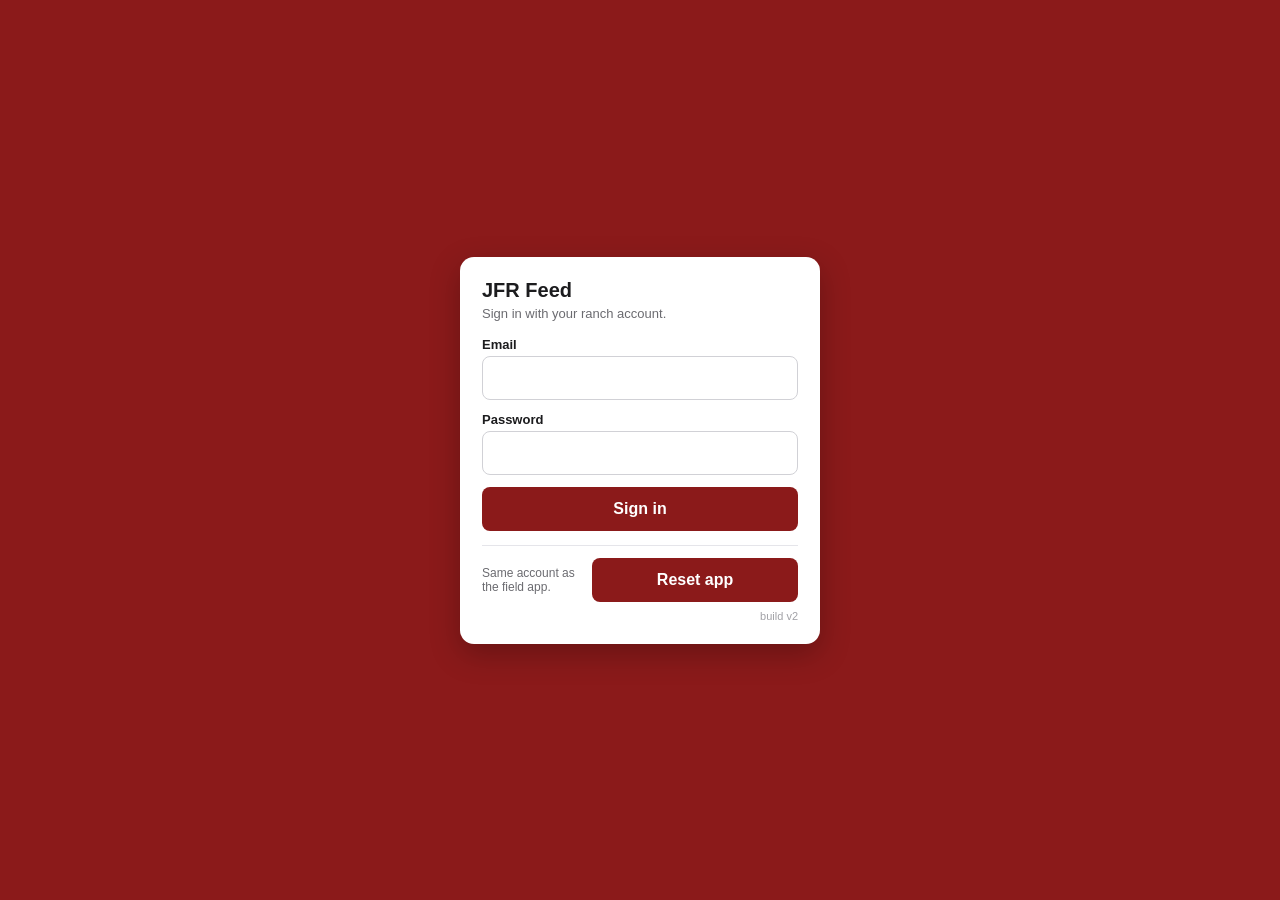
==== feed-app/index.html @ 179af957 "Feed truck: reading order vs route order, drag-to-reorder with lock, PB-style plan and bunk pages - " ====
<!DOCTYPE html>
<html lang="en">
<head>
    <meta charset="UTF-8">
    <meta name="viewport" content="width=device-width, initial-scale=1.0, viewport-fit=cover">
    <meta name="apple-mobile-web-app-capable" content="yes">
    <meta name="apple-mobile-web-app-status-bar-style" content="black-translucent">
    <meta name="apple-mobile-web-app-title" content="JFR Feed">
    <meta name="theme-color" content="#8b1a1a">
    <link rel="manifest" href="manifest.json">
    <link rel="icon" href="icon.svg" type="image/svg+xml">
    <link rel="apple-touch-icon" href="apple-touch-icon.png">
    <title>JFR Feed</title>
    <link rel="stylesheet" href="styles.css?v=v2">
</head>
<body>

<!-- Boot-error reporter, same shape as the field app: if app.js dies
     before its handlers are wired, say so on the login card instead of
     showing a page of dead buttons. -->
<script>
(function () {
    var BUILD = 'v2';
    window.__FEED_BUILD = BUILD;
    function report(msg) {
        var box = document.getElementById('bootError');
        if (!box) return;
        box.textContent = 'App error: ' + msg;
        box.style.display = 'block';
    }
    window.addEventListener('error', function (e) {
        report((e && e.message) ? e.message : 'script error');
    });
    window.__reportBootError = report;
    document.addEventListener('DOMContentLoaded', function () {
        var s = document.querySelector('.build-stamp');
        if (s) s.textContent = 'build ' + BUILD;
        var r = document.getElementById('loginResetBtn');
        if (r) r.addEventListener('click', function () {
            if (!confirm('Reload a fresh copy of the app? Unsynced loads on this device will be lost.')) return;
            try { Object.keys(localStorage).filter(function (k) { return k.indexOf('feedApp') === 0; }).forEach(function (k) { localStorage.removeItem(k); }); } catch (e) {}
            var done = function () { location.replace(location.pathname + '?reset=' + Date.now()); };
            var jobs = [];
            try {
                if (window.caches) jobs.push(caches.keys().then(function (ns) { return Promise.all(ns.map(function (n) { return caches.delete(n); })); }));
                if (navigator.serviceWorker) jobs.push(navigator.serviceWorker.getRegistrations().then(function (rs) { return Promise.all(rs.map(function (x) { return x.unregister(); })); }));
            } catch (e) {}
            Promise.all(jobs).then(done, done);
            setTimeout(done, 4000);
        });
    });
})();
</script>

<!-- ================= LOGIN ================= -->
<div id="loginScreen">
    <form class="login-card" id="loginForm">
        <h2>JFR Feed</h2>
        <p class="login-sub">Sign in with your ranch account.</p>
        <div id="bootError" style="display:none;"></div>
        <div id="loginAlert"></div>
        <label for="loginEmail">Email</label>
        <input type="email" id="loginEmail" autocomplete="username" inputmode="email" required>
        <label for="loginPassword">Password</label>
        <input type="password" id="loginPassword" autocomplete="current-password" required>
        <button type="submit" id="loginBtn">Sign in</button>
        <div class="login-help">
            <span>Same account as the field app.</span>
            <button type="button" id="loginResetBtn">Reset app</button>
        </div>
        <div class="build-stamp"></div>
    </form>
</div>

<!-- ================= APP ================= -->
<div id="app" class="app hidden">
    <header class="top">
        <div class="top-left">
            <div class="top-title" id="topTitle">JFR Feed</div>
            <div class="top-sub" id="topSub">—</div>
        </div>
        <div class="top-right">
            <button type="button" class="chip" id="scaleChip" title="Scale link">scale</button>
            <button type="button" class="chip" id="syncChip" title="Sync">sync</button>
        </div>
    </header>

    <main class="stage" id="stage">

        <!-- ---------- BUNKS: one pasture per page, reading order down the side ---------- -->
        <section class="view" id="v-bunks">
            <div class="row-between">
                <h2 id="bunkDateH">Bunk read</h2>
                <button type="button" class="btn small ghost" id="bunkRefreshBtn">Refresh head</button>
            </div>
            <div id="bunkAlert"></div>
            <div class="bunk-layout">
                <div class="bunk-main">
                    <div class="bunk-nav">
                        <button type="button" class="btn ghost nav-arrow" id="bunkPrevBtn">&#9664;</button>
                        <div class="bunk-pos" id="bunkPos">—</div>
                        <button type="button" class="btn ghost nav-arrow" id="bunkNextBtn">&#9654;</button>
                    </div>
                    <div id="bunkCard"></div>
                </div>
                <aside class="bunk-side">
                    <div class="row-between side-head">
                        <b>Reading order</b>
                        <button type="button" class="btn small ghost" id="bunkLockBtn">&#128274;</button>
                    </div>
                    <div id="bunkSideList" class="side-list locked"></div>
                </aside>
            </div>
            <div class="sticky-bar" id="bunkSaveBar">
                <span class="muted small" id="bunkSaveHint"></span>
                <button type="button" class="btn primary" id="bunkSaveBtn">Save calls</button>
            </div>
        </section>

        <!-- ---------- PLAN ---------- -->
        <section class="view" id="v-plan">
            <div class="row-between">
                <h2>Today's loads</h2>
                <select id="planTruck" class="inline-select"></select>
            </div>
            <p class="muted small">Balanced loads from today's calls, in route order. Move a pasture between loads or change a split before starting. Once a load starts, its calls are frozen.</p>
            <div id="planAlert"></div>
            <div id="planList"></div>
            <div class="card" id="routeCard">
                <div class="row-between side-head">
                    <div><b>Feed route order</b><div class="muted small">The order the truck drives. Separate from the bunk reading order.</div></div>
                    <button type="button" class="btn small ghost" id="routeLockBtn">&#128274;</button>
                </div>
                <div id="routeList" class="side-list locked"></div>
            </div>
        </section>

        <!-- ---------- TRUCK (load / mix / drop) ---------- -->
        <section class="view" id="v-truck">
            <div id="truckNone" class="empty">
                No load in progress. Go to <b>Plan</b> and start one.
            </div>

            <div id="truckLoad" class="hidden">
                <div class="load-head">
                    <div class="load-title" id="ldTitle">—</div>
                    <div class="load-sub" id="ldSub">—</div>
                </div>
                <div class="big-panel" id="ldBig">
                    <div class="big-label" id="ldBigLabel">—</div>
                    <div class="big-num" id="ldBigNum">—</div>
                    <div class="big-foot" id="ldBigFoot">—</div>
                </div>
                <div class="scale-row">
                    <button type="button" class="btn ghost small" id="ldZeroBtn">Zero</button>
                    <div class="scale-read"><span id="ldGross">—</span><span class="unit">lb gross</span><span class="scale-state" id="ldLink">no link</span></div>
                    <button type="button" class="btn ghost small" id="ldEditBtn">Edit</button>
                </div>
                <div class="tiles" id="ldTiles"></div>
                <div class="action-row">
                    <button type="button" class="btn primary big" id="ldDoneBtn">Done</button>
                </div>
                <div class="action-row">
                    <button type="button" class="btn ghost small" id="ldSkipBtn">Skip this ingredient (0 lb)</button>
                </div>
            </div>

            <div id="truckMix" class="hidden">
                <div class="load-head">
                    <div class="load-title" id="mxTitle">Mixing</div>
                    <div class="load-sub" id="mxSub">—</div>
                </div>
                <div class="big-panel mix" id="mxBig">
                    <div class="big-label">time left</div>
                    <div class="big-num" id="mxNum">—</div>
                    <div class="big-foot" id="mxFoot">No feed until the timer hits zero.</div>
                </div>
                <div class="action-row">
                    <button type="button" class="btn primary big" id="mxGoBtn" disabled>Go feed</button>
                </div>
            </div>

            <div id="truckDrop" class="hidden">
                <div class="load-head">
                    <div class="load-title" id="drTitle">—</div>
                    <div class="load-sub" id="drSub">—</div>
                </div>
                <div class="big-panel" id="drBig">
                    <div class="big-label" id="drBigLabel">—</div>
                    <div class="big-num" id="drBigNum">—</div>
                    <div class="big-foot" id="drBigFoot">—</div>
                </div>
                <div class="scale-row">
                    <button type="button" class="btn ghost small" id="drAddBtn">+ Pasture</button>
                    <div class="scale-read"><span id="drGross">—</span><span class="unit">lb gross</span><span class="scale-state" id="drLink">no link</span></div>
                    <button type="button" class="btn ghost small" id="drEditBtn">Edit</button>
                </div>
                <div class="tiles drops" id="drTiles"></div>
                <div class="action-row">
                    <button type="button" class="btn primary big" id="drStartBtn">Start</button>
                    <button type="button" class="btn primary big hidden" id="drDoneBtn">Done</button>
                </div>
                <div class="action-row">
                    <button type="button" class="btn ghost small" id="drCloseBtn">Close load</button>
                </div>
            </div>

            <div id="simBar" class="sim-bar hidden">
                <div class="sim-title">Simulated scale</div>
                <input type="range" id="simSlider" min="0" max="30000" step="10" value="0">
                <div class="sim-btns">
                    <button type="button" class="btn ghost small" data-sim="-1000">−1000</button>
                    <button type="button" class="btn ghost small" data-sim="-100">−100</button>
                    <button type="button" class="btn ghost small" data-sim="+100">+100</button>
                    <button type="button" class="btn ghost small" data-sim="+1000">+1000</button>
                    <button type="button" class="btn ghost small" id="simAutoBtn">Auto ▶</button>
                </div>
            </div>
        </section>

        <!-- ---------- HISTORY ---------- -->
        <section class="view" id="v-history">
            <div class="row-between">
                <h2>Loads</h2>
                <button type="button" class="btn small ghost" id="histRefreshBtn">Refresh</button>
            </div>
            <p class="muted small">Last two weeks. A load can be edited until the office posts it; nothing is ever deleted.</p>
            <div id="histList"></div>
        </section>

        <!-- ---------- MORE ---------- -->
        <section class="view" id="v-more">
            <h2>More</h2>
            <div class="card">
                <div class="krow"><span class="k">Signed in</span><span class="v" id="moreUser">—</span></div>
                <div class="krow"><span class="k">Truck</span><span class="v"><select id="moreTruck" class="inline-select"></select></span></div>
                <div class="krow"><span class="k">Scale</span><span class="v" id="moreScale">—</span></div>
                <div class="krow"><span class="k">Simulated scale</span><span class="v"><label class="switch"><input type="checkbox" id="moreSim"><span></span></label></span></div>
                <div class="krow"><span class="k">Data pulled</span><span class="v" id="morePulled">—</span></div>
                <div class="krow"><span class="k">Waiting to sync</span><span class="v" id="moreQueue">—</span></div>
            </div>
            <button type="button" class="btn" id="morePullBtn">Pull ranch data</button>
            <button type="button" class="btn" id="moreSyncBtn">Sync now</button>
            <button type="button" class="btn ghost" id="moreScanBtn">Scan for scale</button>
            <div id="moreRejected"></div>
            <button type="button" class="btn danger" id="moreSignOutBtn">Sign out (all JFR apps on this device)</button>
            <div class="build-stamp"></div>
        </section>
    </main>

    <nav class="tabbar">
        <button type="button" data-tab="bunks">Bunks</button>
        <button type="button" data-tab="plan">Plan</button>
        <button type="button" data-tab="truck">Truck</button>
        <button type="button" data-tab="history">History</button>
        <button type="button" data-tab="more">More</button>
    </nav>
</div>

<!-- ================= SHEETS ================= -->
<div class="sheet-backdrop" id="sheetBackdrop">
    <div class="sheet" id="sheet">
        <div class="sheet-title" id="sheetTitle">—</div>
        <div id="sheetBody"></div>
        <div class="sheet-actions">
            <button type="button" class="btn ghost" id="sheetCancel">Cancel</button>
            <button type="button" class="btn primary" id="sheetOk">OK</button>
        </div>
    </div>
</div>

<div id="toast" class="toast"></div>

<script src="supabase.min.js?v=2.46.1"></script>
<script src="planner.js?v=v2"></script>
<script src="app.js?v=v2"></script>
</body>
</html>
---- feed-app/styles.css ----
/* JFR Feed - phone first, iPad gets room. Dark red like the PB screens
   John already reads in the cab, big numbers, big buttons. */
:root {
    --red: #8b1a1a; --red-dark: #5e0f0f; --green: #2e7d32; --amber: #d99a00; --danger: #c62828;
    --bg: #f2f2f7; --card: #fff; --text: #1c1c1e; --muted: #6b6b70; --border: #d1d1d6;
}
* { box-sizing: border-box; }
html, body { height: 100%; }
body {
    margin: 0; background: var(--bg); color: var(--text);
    font-family: -apple-system, BlinkMacSystemFont, "Segoe UI", Roboto, Helvetica, Arial, sans-serif;
    -webkit-text-size-adjust: 100%; overscroll-behavior-y: none;
}
.hidden { display: none !important; }
.muted { color: var(--muted); }
.small { font-size: 13px; }
h2 { font-size: 20px; margin: 4px 0 6px; }
p { margin: 0 0 10px; }

/* ---- login ---- */
#loginScreen { position: fixed; inset: 0; z-index: 9999; background: var(--red); color: #fff;
    display: flex; align-items: center; justify-content: center; padding: 20px; }
#loginScreen .login-card { width: 100%; max-width: 360px; background: #fff; color: var(--text);
    border-radius: 14px; padding: 22px; box-shadow: 0 10px 30px rgba(0,0,0,.25); }
#loginScreen h2 { margin: 0 0 4px; }
#loginScreen .login-sub { margin: 0 0 16px; font-size: 13px; color: var(--muted); }
#loginScreen label { display: block; font-size: 13px; font-weight: 600; margin-bottom: 4px; }
#loginScreen input { width: 100%; padding: 12px; font-size: 16px; border: 1px solid var(--border); border-radius: 8px; margin-bottom: 12px; }
#loginScreen button { width: 100%; padding: 13px; font-size: 16px; font-weight: 600; color: #fff; background: var(--red); border: 0; border-radius: 8px; }
#loginScreen button:disabled { opacity: .6; }
#bootError { margin-bottom: 12px; padding: 10px; border-radius: 8px; font-size: 12px; font-family: ui-monospace, Menlo, monospace;
    background: #fff4e5; color: #8a4b00; border: 1px solid #f0c48a; word-break: break-word; }
#loginAlert { display: none; margin-bottom: 12px; padding: 10px; border-radius: 8px; font-size: 14px; background: #ffe5e7; color: #b3121f; }
.login-help { margin-top: 14px; padding-top: 12px; border-top: 1px solid #e5e5ea; display: flex; align-items: center;
    justify-content: space-between; gap: 8px; font-size: 12px; color: var(--muted); }
.login-help button { width: auto; padding: 6px 10px; font-size: 12px; font-weight: 600; background: none; color: var(--red); border: 1px solid var(--border); border-radius: 6px; }
.build-stamp { margin-top: 8px; font-size: 11px; color: #a1a1a6; text-align: right; }

/* ---- shell ---- */
.app { height: 100dvh; display: grid; grid-template-rows: auto 1fr auto; }
.top { background: var(--red); color: #fff; padding: calc(env(safe-area-inset-top) + 8px) 14px 8px;
    display: flex; align-items: center; justify-content: space-between; gap: 10px; }
.top-title { font-weight: 700; font-size: 17px; }
.top-sub { font-size: 12px; opacity: .85; }
.top-right { display: flex; gap: 6px; }
.chip { border: 1px solid rgba(255,255,255,.5); background: rgba(255,255,255,.12); color: #fff; border-radius: 999px;
    padding: 5px 10px; font-size: 12px; font-weight: 600; }
.chip.ok { background: var(--green); border-color: var(--green); }
.chip.warn { background: var(--amber); border-color: var(--amber); color: #1c1c1e; }
.chip.bad { background: var(--danger); border-color: var(--danger); }
.stage { overflow-y: auto; -webkit-overflow-scrolling: touch; padding: 12px 12px 90px; }
.view { display: none; max-width: 900px; margin: 0 auto; }
.view.active { display: block; }
.tabbar { display: flex; background: #fff; border-top: 1px solid var(--border); padding-bottom: env(safe-area-inset-bottom); }
.tabbar button { flex: 1; border: 0; background: none; padding: 10px 4px 8px; font-size: 13px; font-weight: 600; color: var(--muted); }
.tabbar button.active { color: var(--red); }
.tabbar button .n { display: inline-block; min-width: 18px; padding: 0 5px; border-radius: 9px; background: var(--red); color: #fff; font-size: 11px; margin-left: 4px; }

.row-between { display: flex; align-items: center; justify-content: space-between; gap: 8px; }
.card { background: var(--card); border: 1px solid #e5e5ea; border-radius: 12px; padding: 12px; margin-bottom: 10px; }
.card.locked { opacity: .75; }
.card .title { font-weight: 700; font-size: 16px; }
.card .sub { font-size: 12px; color: var(--muted); }
.empty { text-align: center; color: var(--muted); padding: 30px 10px; }
.alert { padding: 10px 12px; border-radius: 8px; font-size: 14px; margin-bottom: 10px; }
.alert.error { background: #ffe5e7; color: #b3121f; }
.alert.warn { background: #fff4e5; color: #8a4b00; }
.alert.ok { background: #e8f3dc; color: #2e7d32; }
.krow { display: flex; justify-content: space-between; align-items: center; gap: 10px; padding: 8px 0; border-bottom: 1px solid #f0f0f0; }
.krow:last-child { border-bottom: 0; }
.krow .k { color: var(--muted); font-size: 13px; }
.krow .v { font-weight: 600; font-size: 14px; text-align: right; }

/* ---- buttons ---- */
.btn { display: block; width: 100%; padding: 13px; border: 0; border-radius: 10px; font-size: 16px; font-weight: 700;
    background: #e5e5ea; color: var(--text); margin-top: 8px; }
.btn.primary { background: var(--green); color: #fff; }
.btn.danger { background: var(--danger); color: #fff; }
.btn.ghost { background: #fff; border: 1px solid var(--border); }
.btn.small { width: auto; padding: 7px 12px; font-size: 13px; margin-top: 0; }
.btn.big { padding: 20px; font-size: 22px; }
.btn:disabled { opacity: .45; }
.btn:active { opacity: .8; }
.inline-select { width: auto; max-width: 55%; padding: 7px 10px; font-size: 14px; border: 1px solid var(--border); border-radius: 8px; background: #fff; }
input[type=number], input[type=text], select, textarea { font-size: 16px; padding: 10px; border: 1px solid var(--border); border-radius: 8px; width: 100%; background: #fff; }

/* ---- bunk cards ---- */
.bunk { display: grid; grid-template-columns: 1fr auto; gap: 8px 12px; align-items: center; }
.bunk .info { grid-column: 1 / -1; display: flex; justify-content: space-between; align-items: baseline; gap: 8px; }
.bunk .info .lots { font-size: 12px; color: var(--muted); }
.scores { display: flex; gap: 6px; }
.scores button { width: 44px; height: 44px; border-radius: 10px; border: 1px solid var(--border); background: #fff; font-size: 17px; font-weight: 700; color: var(--text); }
.scores button.on { background: var(--red); color: #fff; border-color: var(--red); }
.stepper { display: flex; align-items: center; gap: 6px; }
.stepper button { width: 46px; height: 44px; border-radius: 10px; border: 1px solid var(--border); background: #fff; font-size: 22px; font-weight: 700; color: var(--text); }
.stepper .val { min-width: 74px; text-align: center; font-size: 22px; font-weight: 700; padding: 6px 4px; border-radius: 8px; }
.stepper .val:active { background: #f2f2f7; }
.stepper .unit { font-size: 12px; color: var(--muted); }
.bunk .total { grid-column: 1 / -1; display: flex; justify-content: space-between; align-items: center; font-size: 14px; }
.bunk .total b { font-size: 18px; }
.route-btns { display: flex; gap: 4px; }
.route-btns button { width: 34px; height: 34px; border-radius: 8px; border: 1px solid var(--border); background: #fff; font-size: 14px; }
.frozen { font-size: 12px; color: var(--red); font-weight: 700; }
.sticky-bar { position: fixed; left: 0; right: 0; bottom: calc(52px + env(safe-area-inset-bottom)); background: #fff; border-top: 1px solid var(--border);
    padding: 8px 12px; display: flex; align-items: center; justify-content: space-between; gap: 10px; z-index: 5; }
.sticky-bar .btn { width: auto; margin: 0; padding: 10px 18px; }

/* ---- bunk page: one pasture per page + reading order ---- */
.bunk-layout { display: grid; grid-template-columns: 1fr; gap: 12px; }
@media (min-width: 700px) { .bunk-layout { grid-template-columns: 1fr 260px; align-items: start; } }
.bunk-nav { display: flex; align-items: center; gap: 8px; margin-bottom: 8px; }
.bunk-nav .btn { margin: 0; }
.nav-arrow { width: 64px; padding: 12px 0; font-size: 20px; }
.bunk-pos { flex: 1; text-align: center; font-weight: 700; }
.bunk-pos .sub { display: block; font-size: 12px; color: var(--muted); font-weight: 500; }
.bunk-one { padding: 14px; }
.bunk-one .name { font-size: 24px; font-weight: 800; }
.bunk-one .lots { font-size: 13px; color: var(--muted); margin: 2px 0 12px; }
.bunk-one .label { font-size: 12px; font-weight: 700; color: var(--muted); text-transform: uppercase; letter-spacing: .04em; margin: 12px 0 6px; }
.bunk-one .scores { justify-content: space-between; }
.bunk-one .scores button { flex: 1; height: 56px; font-size: 22px; }
.bunk-one .stepper { justify-content: center; gap: 12px; }
.bunk-one .stepper button { width: 64px; height: 56px; font-size: 28px; }
.bunk-one .stepper .val { font-size: 34px; min-width: 110px; }
.bunk-one .total { display: flex; justify-content: space-between; align-items: baseline; margin-top: 12px; padding-top: 10px; border-top: 1px solid #f0f0f0; }
.bunk-one .total b { font-size: 26px; }
.bunk-one .hist { display: flex; gap: 4px; margin-top: 10px; }
.bunk-one .hist span { flex: 1; text-align: center; font-size: 11px; color: var(--muted); background: #f2f2f7; border-radius: 6px; padding: 4px 0; }
.bunk-one .hist span b { display: block; color: var(--text); font-size: 13px; }
.side-head { margin-bottom: 6px; }
.side-list { background: var(--card); border: 1px solid #e5e5ea; border-radius: 12px; overflow: hidden; }
.side-item { display: flex; align-items: center; gap: 8px; padding: 10px 10px; border-bottom: 1px solid #f0f0f0; font-size: 14px; }
.side-item:last-child { border-bottom: 0; }
.side-item.cur { background: #fff4e5; }
.side-item .n { width: 22px; color: var(--muted); font-size: 12px; font-weight: 700; }
.side-item .nm { flex: 1; font-weight: 600; }
.side-item .st { font-size: 12px; color: var(--muted); }
.side-item .st.done { color: var(--green); font-weight: 700; }
.side-item .drag { cursor: grab; touch-action: none; user-select: none; -webkit-user-select: none; color: var(--muted); font-size: 18px; padding: 0 4px; }
.side-list.locked .drag { opacity: .25; }
.side-item.dragging { opacity: .6; background: #e6ecff; }

/* ---- plan: PB's Delivery overview shape ---- */
.pb-load { background: #fff; border-radius: 10px; overflow: hidden; margin-bottom: 12px; box-shadow: 0 1px 3px rgba(0,0,0,.12); }
.pb-head { background: var(--red); color: #fff; display: flex; align-items: center; gap: 8px; padding: 8px 12px; font-size: 20px; font-weight: 600; }
.pb-head .pb-status { flex: 1; font-size: 13px; font-weight: 500; opacity: .9; }
.pb-head button { border: 2px solid #1f6b23; background: var(--green); color: #fff; font-size: 17px; font-weight: 600; padding: 6px 18px; border-radius: 4px; }
.pb-head button.pb-edit { background: #4a4a4f; border-color: #333; }
.pb-load.closed .pb-head, .pb-load.posted .pb-head { background: #4a4a4f; }
table.pb-pens, table.pb-feed { width: 100%; border-collapse: collapse; font-variant-numeric: tabular-nums; }
table.pb-pens { background: #4a4a4f; color: #fff; }
table.pb-pens th { font-weight: 600; font-size: 15px; padding: 8px 12px; text-align: left; }
table.pb-pens td { padding: 8px 12px; font-size: 17px; font-weight: 600; border-top: 1px solid #5c5c61; }
table.pb-pens tbody tr { background: #6b6b70; }
table.pb-pens tfoot td { background: #5c5c61; text-align: left; }
table.pb-pens tfoot td:first-child { text-align: center; }
table.pb-pens td.num, table.pb-pens th.num, table.pb-feed td.num, table.pb-feed th.num { text-align: right; }
table.pb-pens .lb-edit { width: 90px; text-align: right; padding: 4px 6px; font-size: 16px; }
table.pb-pens .mv button { width: 34px; height: 32px; border: 1px solid #999; border-radius: 6px; background: #fff; color: #1c1c1e; margin-left: 4px; }
.pb-note { font-size: 12px; font-weight: 500; opacity: .85; }
table.pb-feed th { font-size: 14px; color: var(--muted); font-weight: 600; padding: 6px 12px; text-align: left; }
table.pb-feed td { padding: 8px 12px; font-size: 16px; color: #6b6b70; font-weight: 600; border-top: 1px solid #e5e5ea; }
table.pb-feed td.done { color: var(--green); }
.pb-load .tag { vertical-align: middle; }

/* ---- plan ---- */
.plan-load { border-left: 5px solid var(--red); }
.plan-load .drop-row { display: flex; align-items: center; justify-content: space-between; gap: 8px; padding: 6px 0; border-bottom: 1px solid #f0f0f0; }
.plan-load .drop-row:last-child { border-bottom: 0; }
.plan-load .drop-row .lb { font-weight: 700; font-size: 16px; }
.plan-load .drop-row input { width: 96px; text-align: right; padding: 6px; }
.plan-load .mv { display: flex; gap: 4px; }
.plan-load .mv button { width: 34px; height: 34px; border: 1px solid var(--border); border-radius: 8px; background: #fff; }
.tag { display: inline-block; font-size: 11px; font-weight: 700; padding: 2px 6px; border-radius: 6px; background: #f2f2f7; color: var(--muted); margin-left: 6px; }
.tag.red { background: #ffe5e7; color: #b3121f; }
.tag.green { background: #e8f3dc; color: #2e7d32; }
.tag.amber { background: #fff4e5; color: #8a4b00; }

/* ---- truck screens (PB layout) ---- */
.load-head { background: var(--red); color: #fff; border-radius: 12px 12px 0 0; padding: 10px 14px; }
.load-title { font-weight: 700; font-size: 17px; }
.load-sub { font-size: 12px; opacity: .9; }
.big-panel { background: var(--green); color: #fff; padding: 14px; text-align: center; border-radius: 0 0 12px 12px; margin-bottom: 8px;
    transition: background .2s; }
.big-panel.yellow { background: var(--amber); color: #1c1c1e; }
.big-panel.red { background: var(--danger); }
.big-panel.idle { background: #6b6b70; }
.big-panel.mix { background: var(--red-dark); }
.big-panel.mix.done { background: var(--green); }
.big-label { font-size: 15px; font-weight: 600; opacity: .9; }
.big-num { font-size: 88px; font-weight: 800; line-height: 1; letter-spacing: -2px; font-variant-numeric: tabular-nums; margin: 6px 0; }
.big-foot { font-size: 13px; opacity: .9; }
@media (max-width: 420px) { .big-num { font-size: 68px; } }
.scale-row { display: flex; align-items: center; justify-content: space-between; gap: 8px; margin-bottom: 8px; }
.scale-read { flex: 1; background: #fff; border: 1px solid var(--border); border-radius: 10px; padding: 8px 10px; text-align: center;
    font-size: 24px; font-weight: 700; font-variant-numeric: tabular-nums; display: flex; align-items: baseline; justify-content: center; gap: 6px; }
.scale-read .unit { font-size: 12px; color: var(--muted); font-weight: 600; }
.scale-state { font-size: 11px; font-weight: 700; padding: 2px 6px; border-radius: 6px; background: #ffe5e7; color: #b3121f; }
.scale-state.ok { background: #e8f3dc; color: #2e7d32; }
.scale-state.sim { background: #e6ecff; color: #2f4ec2; }
.tiles { display: flex; gap: 6px; overflow-x: auto; -webkit-overflow-scrolling: touch; padding: 4px 0 8px; }
.tile { flex: 0 0 auto; min-width: 118px; background: #4a4a4f; color: #fff; border-radius: 10px; padding: 8px; text-align: center; border: 3px solid transparent; }
.tile .name { font-size: 12px; font-weight: 600; white-space: nowrap; overflow: hidden; text-overflow: ellipsis; }
.tile .bay { font-size: 10px; opacity: .8; }
.tile .tgt { font-size: 22px; font-weight: 800; margin-top: 2px; font-variant-numeric: tabular-nums; }
.tile .got { font-size: 14px; background: #fff; color: var(--text); border-radius: 6px; margin-top: 4px; padding: 2px; font-weight: 700; }
.tile.cur { background: var(--green); border-color: #fff; }
.tile.done { background: #2b2b2e; opacity: .8; }
.tile.done .got { background: #e8f3dc; color: #2e7d32; }
.tile.edited .got { background: #fff4e5; color: #8a4b00; }
.tiles.drops .tile { min-width: 150px; }
.action-row { margin-top: 6px; }
.action-row .btn { margin-top: 6px; }

/* ---- sim ---- */
.sim-bar { margin-top: 14px; background: #e6ecff; border: 1px dashed #2f4ec2; border-radius: 12px; padding: 10px; }
.sim-title { font-size: 12px; font-weight: 700; color: #2f4ec2; margin-bottom: 4px; }
.sim-bar input[type=range] { width: 100%; }
.sim-btns { display: flex; gap: 6px; flex-wrap: wrap; }
.sim-btns .btn { flex: 1; }

/* ---- history ---- */
.hist { display: grid; grid-template-columns: 1fr auto; gap: 2px 10px; }
.hist .st { font-size: 12px; font-weight: 700; text-transform: uppercase; }
.hist .st.posted { color: var(--green); } .hist .st.void { color: var(--danger); } .hist .st.closed { color: var(--text); } .hist .st.open { color: var(--amber); }
table.mini { width: 100%; border-collapse: collapse; font-size: 13px; }
table.mini td, table.mini th { padding: 5px 4px; border-bottom: 1px solid #f0f0f0; text-align: left; }
table.mini td.num, table.mini th.num { text-align: right; font-variant-numeric: tabular-nums; }
table.mini tr.editable td { color: var(--red); }

/* ---- sheet ---- */
.sheet-backdrop { position: fixed; inset: 0; background: rgba(0,0,0,.45); display: none; align-items: flex-end; justify-content: center; z-index: 1000; }
.sheet-backdrop.show { display: flex; }
.sheet { background: #fff; width: 100%; max-width: 560px; border-radius: 16px 16px 0 0; padding: 16px 16px calc(16px + env(safe-area-inset-bottom)); max-height: 85dvh; overflow-y: auto; }
.sheet-title { font-weight: 700; font-size: 17px; margin-bottom: 10px; }
.sheet label { display: block; font-size: 13px; font-weight: 600; margin: 10px 0 4px; }
.sheet-actions { display: flex; gap: 8px; margin-top: 14px; }
.sheet-actions .btn { margin-top: 0; }
.switch { position: relative; display: inline-block; width: 46px; height: 26px; }
.switch input { opacity: 0; width: 0; height: 0; }
.switch span { position: absolute; inset: 0; background: #ccc; border-radius: 26px; transition: .2s; }
.switch span:before { content: ""; position: absolute; width: 20px; height: 20px; left: 3px; top: 3px; background: #fff; border-radius: 50%; transition: .2s; }
.switch input:checked + span { background: var(--green); }
.switch input:checked + span:before { transform: translateX(20px); }

/* ---- toast ---- */
.toast { position: fixed; left: 50%; bottom: 80px; transform: translateX(-50%) translateY(20px); background: #1c1c1e; color: #fff;
    padding: 12px 20px; border-radius: 12px; font-size: 15px; font-weight: 600; box-shadow: 0 8px 24px rgba(0,0,0,.25); z-index: 2000;
    opacity: 0; transition: opacity .25s, transform .25s; max-width: 90%; text-align: center; pointer-events: none; }
.toast.show { opacity: 1; transform: translateX(-50%) translateY(0); }
.toast.error { background: var(--danger); }
.toast.ok { background: var(--green); }
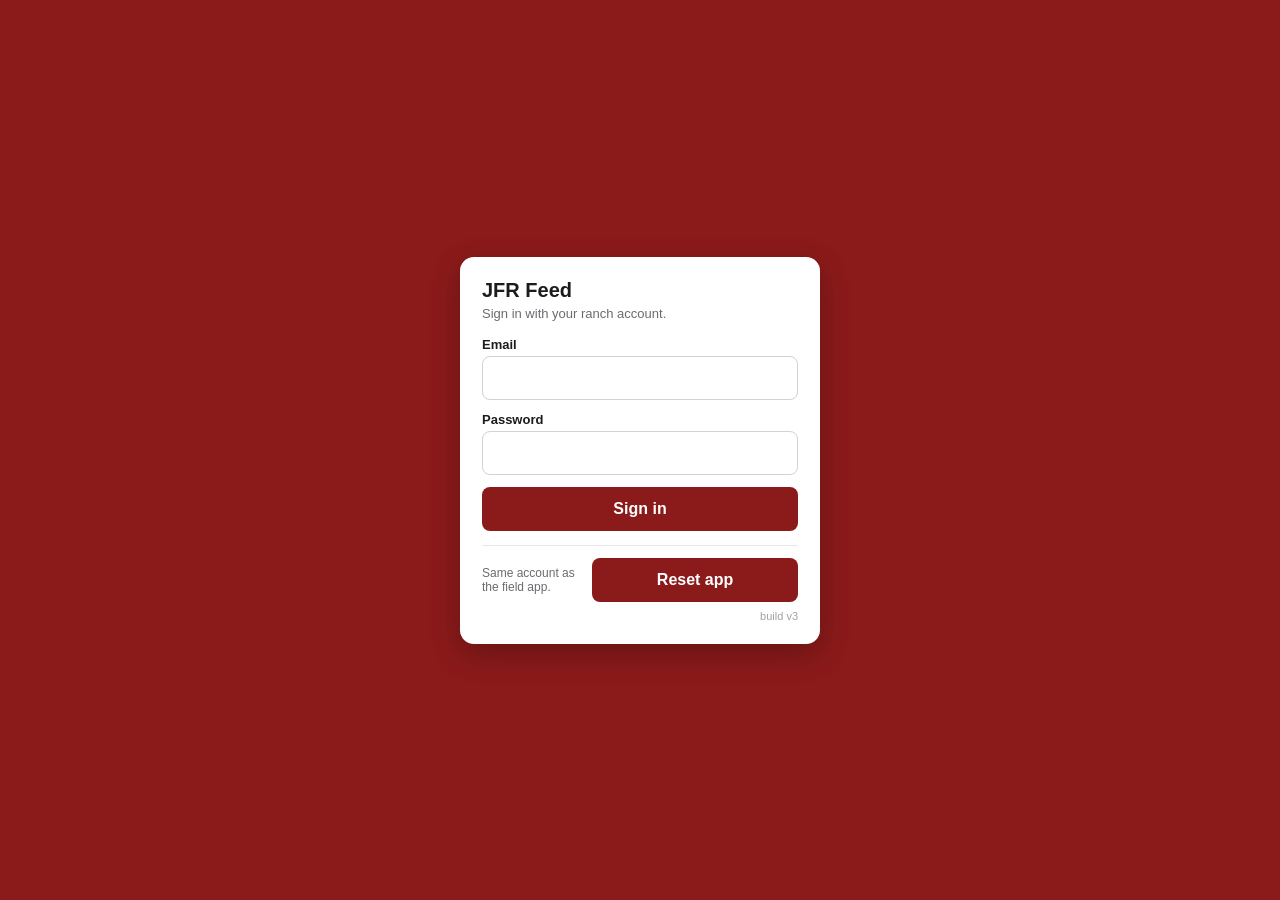
==== commit 465db055: "Bunk calling the SDSU way: 0/half/1/2/3 scores, dry matter and expected DMI on the ration, fast/slow" ====
--- a/feed-app/index.html
+++ b/feed-app/index.html
@@ -11,7 +11,7 @@
     <link rel="icon" href="icon.svg" type="image/svg+xml">
     <link rel="apple-touch-icon" href="apple-touch-icon.png">
     <title>JFR Feed</title>
-    <link rel="stylesheet" href="styles.css?v=v2">
+    <link rel="stylesheet" href="styles.css?v=v3">
 </head>
 <body>
 
@@ -20,7 +20,7 @@
      showing a page of dead buttons. -->
 <script>
 (function () {
-    var BUILD = 'v2';
+    var BUILD = 'v3';
     window.__FEED_BUILD = BUILD;
     function report(msg) {
         var box = document.getElementById('bootError');
@@ -141,68 +141,86 @@
                 No load in progress. Go to <b>Plan</b> and start one.
             </div>
 
-            <div id="truckLoad" class="hidden">
-                <div class="load-head">
-                    <div class="load-title" id="ldTitle">—</div>
-                    <div class="load-sub" id="ldSub">—</div>
-                </div>
-                <div class="big-panel" id="ldBig">
-                    <div class="big-label" id="ldBigLabel">—</div>
-                    <div class="big-num" id="ldBigNum">—</div>
-                    <div class="big-foot" id="ldBigFoot">—</div>
-                </div>
-                <div class="scale-row">
-                    <button type="button" class="btn ghost small" id="ldZeroBtn">Zero</button>
-                    <div class="scale-read"><span id="ldGross">—</span><span class="unit">lb gross</span><span class="scale-state" id="ldLink">no link</span></div>
-                    <button type="button" class="btn ghost small" id="ldEditBtn">Edit</button>
-                </div>
-                <div class="tiles" id="ldTiles"></div>
-                <div class="action-row">
-                    <button type="button" class="btn primary big" id="ldDoneBtn">Done</button>
-                </div>
-                <div class="action-row">
-                    <button type="button" class="btn ghost small" id="ldSkipBtn">Skip this ingredient (0 lb)</button>
-                </div>
-            </div>
-
-            <div id="truckMix" class="hidden">
-                <div class="load-head">
-                    <div class="load-title" id="mxTitle">Mixing</div>
-                    <div class="load-sub" id="mxSub">—</div>
-                </div>
-                <div class="big-panel mix" id="mxBig">
-                    <div class="big-label">time left</div>
-                    <div class="big-num" id="mxNum">—</div>
-                    <div class="big-foot" id="mxFoot">No feed until the timer hits zero.</div>
+            <!-- PB's Load screen (John's example): red panel header, grey
+                 sub-header, big countdown; Scale panel beside it; tile strip
+                 below. Same shape for delivery with pastures as the tiles. -->
+            <div id="truckLoad" class="hidden pb-screen">
+                <div class="pb-bar">
+                    <button type="button" class="pb-btn green" id="ldDoneBtn">Done</button>
+                    <div class="pb-bar-title">Load</div>
+                    <button type="button" class="pb-btn grey" id="ldEditBtn">Edit</button>
+                </div>
+                <div class="pb-grid">
+                    <div class="pb-panel">
+                        <div class="pb-panel-head" id="ldTitle">—</div>
+                        <div class="pb-panel-sub" id="ldBigLabel">—</div>
+                        <div class="big-panel" id="ldBig">
+                            <div class="big-num" id="ldBigNum">—</div>
+                            <div class="big-foot" id="ldBigFoot">—</div>
+                        </div>
+                    </div>
+                    <div class="pb-panel">
+                        <div class="pb-panel-head">Scale</div>
+                        <div class="pb-scale-row">
+                            <button type="button" class="pb-btn green small" id="ldZeroBtn">Zero</button>
+                            <div class="pb-link"><span class="scale-state" id="ldLink">no link</span></div>
+                            <button type="button" class="pb-btn red small" id="ldSkipBtn">Skip</button>
+                        </div>
+                        <div class="pb-scale-box"><span id="ldGross">—</span><span class="pb-scale-unit">lb</span></div>
+                        <div class="pb-panel-foot" id="ldSub">—</div>
+                    </div>
+                </div>
+                <div class="pb-select-head">Feed Select</div>
+                <div class="pb-strip"><div class="pb-strip-labels"><span>Target</span><span>Loaded</span></div><div class="tiles" id="ldTiles"></div></div>
+            </div>
+
+            <div id="truckMix" class="hidden pb-screen">
+                <div class="pb-bar">
+                    <div class="pb-bar-title">Mixing</div>
+                </div>
+                <div class="pb-panel">
+                    <div class="pb-panel-head" id="mxTitle">—</div>
+                    <div class="pb-panel-sub" id="mxSub">—</div>
+                    <div class="big-panel mix" id="mxBig">
+                        <div class="big-label">time left</div>
+                        <div class="big-num" id="mxNum">—</div>
+                        <div class="big-foot" id="mxFoot">No feed until the timer hits zero.</div>
+                    </div>
                 </div>
                 <div class="action-row">
                     <button type="button" class="btn primary big" id="mxGoBtn" disabled>Go feed</button>
                 </div>
             </div>
 
-            <div id="truckDrop" class="hidden">
-                <div class="load-head">
-                    <div class="load-title" id="drTitle">—</div>
-                    <div class="load-sub" id="drSub">—</div>
-                </div>
-                <div class="big-panel" id="drBig">
-                    <div class="big-label" id="drBigLabel">—</div>
-                    <div class="big-num" id="drBigNum">—</div>
-                    <div class="big-foot" id="drBigFoot">—</div>
-                </div>
-                <div class="scale-row">
-                    <button type="button" class="btn ghost small" id="drAddBtn">+ Pasture</button>
-                    <div class="scale-read"><span id="drGross">—</span><span class="unit">lb gross</span><span class="scale-state" id="drLink">no link</span></div>
-                    <button type="button" class="btn ghost small" id="drEditBtn">Edit</button>
-                </div>
-                <div class="tiles drops" id="drTiles"></div>
-                <div class="action-row">
-                    <button type="button" class="btn primary big" id="drStartBtn">Start</button>
-                    <button type="button" class="btn primary big hidden" id="drDoneBtn">Done</button>
-                </div>
-                <div class="action-row">
-                    <button type="button" class="btn ghost small" id="drCloseBtn">Close load</button>
-                </div>
+            <div id="truckDrop" class="hidden pb-screen">
+                <div class="pb-bar">
+                    <button type="button" class="pb-btn green" id="drStartBtn">Start</button>
+                    <button type="button" class="pb-btn green hidden" id="drDoneBtn">Done</button>
+                    <div class="pb-bar-title">Deliver</div>
+                    <button type="button" class="pb-btn grey" id="drEditBtn">Edit</button>
+                </div>
+                <div class="pb-grid">
+                    <div class="pb-panel">
+                        <div class="pb-panel-head" id="drTitle">—</div>
+                        <div class="pb-panel-sub" id="drBigLabel">—</div>
+                        <div class="big-panel" id="drBig">
+                            <div class="big-num" id="drBigNum">—</div>
+                            <div class="big-foot" id="drBigFoot">—</div>
+                        </div>
+                    </div>
+                    <div class="pb-panel">
+                        <div class="pb-panel-head">Scale</div>
+                        <div class="pb-scale-row">
+                            <button type="button" class="pb-btn green small" id="drAddBtn">+ Pasture</button>
+                            <div class="pb-link"><span class="scale-state" id="drLink">no link</span></div>
+                            <button type="button" class="pb-btn red small" id="drCloseBtn">Close load</button>
+                        </div>
+                        <div class="pb-scale-box"><span id="drGross">—</span><span class="pb-scale-unit">lb</span></div>
+                        <div class="pb-panel-foot" id="drSub">—</div>
+                    </div>
+                </div>
+                <div class="pb-select-head">Pasture Select</div>
+                <div class="pb-strip"><div class="pb-strip-labels"><span>Target</span><span>Fed</span></div><div class="tiles drops" id="drTiles"></div></div>
             </div>
 
             <div id="simBar" class="sim-bar hidden">
@@ -272,7 +290,7 @@
 <div id="toast" class="toast"></div>
 
 <script src="supabase.min.js?v=2.46.1"></script>
-<script src="planner.js?v=v2"></script>
-<script src="app.js?v=v2"></script>
+<script src="planner.js?v=v3"></script>
+<script src="app.js?v=v3"></script>
 </body>
 </html>
--- a/feed-app/styles.css
+++ b/feed-app/styles.css
@@ -127,6 +127,16 @@
 .bunk-one .hist { display: flex; gap: 4px; margin-top: 10px; }
 .bunk-one .hist span { flex: 1; text-align: center; font-size: 11px; color: var(--muted); background: #f2f2f7; border-radius: 6px; padding: 4px 0; }
 .bunk-one .hist span b { display: block; color: var(--text); font-size: 13px; }
+.bunk-one .hist span.clean { background: #e8f3dc; }
+.bunk-one .scores button { min-width: 0; }
+.suggest { margin: 10px 0 2px; padding: 8px 10px; border-radius: 8px; background: #f2f2f7; font-size: 15px; }
+.suggest.up { background: #e8f3dc; } .suggest.down { background: #ffe5e7; }
+.suggest .why { display: block; font-size: 12px; color: var(--muted); margin-top: 2px; }
+.dmi { margin-top: 10px; }
+.dmi-bar { height: 10px; background: #e5e5ea; border-radius: 5px; overflow: hidden; }
+.dmi-fill { height: 100%; background: var(--amber); }
+.dmi-fill.at { background: var(--green); }
+.dmi-txt { font-size: 12px; color: var(--muted); margin-top: 4px; }
 .side-head { margin-bottom: 6px; }
 .side-list { background: var(--card); border: 1px solid #e5e5ea; border-radius: 12px; overflow: hidden; }
 .side-item { display: flex; align-items: center; gap: 8px; padding: 10px 10px; border-bottom: 1px solid #f0f0f0; font-size: 14px; }
@@ -176,40 +186,54 @@
 .tag.green { background: #e8f3dc; color: #2e7d32; }
 .tag.amber { background: #fff4e5; color: #8a4b00; }
 
-/* ---- truck screens (PB layout) ---- */
-.load-head { background: var(--red); color: #fff; border-radius: 12px 12px 0 0; padding: 10px 14px; }
-.load-title { font-weight: 700; font-size: 17px; }
-.load-sub { font-size: 12px; opacity: .9; }
-.big-panel { background: var(--green); color: #fff; padding: 14px; text-align: center; border-radius: 0 0 12px 12px; margin-bottom: 8px;
-    transition: background .2s; }
+/* ---- truck screens: PB's Load screen, copied ---- */
+.pb-screen { margin: -12px -12px 0; background: #e9e9ec; padding: 0 0 12px; }
+.pb-bar { background: #4a4a4f; color: #fff; display: flex; align-items: center; justify-content: space-between; padding: 6px 8px; gap: 8px; }
+.pb-bar-title { flex: 1; text-align: center; font-size: 30px; font-weight: 300; letter-spacing: .5px; }
+.pb-btn { border: 2px solid rgba(0,0,0,.35); border-radius: 4px; color: #fff; font-size: 18px; font-weight: 500; padding: 8px 18px; background: #6b6b70; min-width: 110px; }
+.pb-btn.green { background: var(--green); } .pb-btn.red { background: var(--danger); } .pb-btn.grey { background: #6b6b70; }
+.pb-btn.small { min-width: 0; padding: 5px 12px; font-size: 15px; }
+.pb-btn:disabled { opacity: .45; }
+.pb-btn:active { opacity: .8; }
+.pb-grid { display: grid; grid-template-columns: 1fr; gap: 8px; padding: 8px; }
+@media (min-width: 700px) { .pb-grid { grid-template-columns: 1fr 1fr; } }
+.pb-panel { border: 2px solid #b8b8bd; background: #fff; display: flex; flex-direction: column; min-height: 0; }
+.pb-panel-head { background: var(--red); color: #fff; text-align: center; font-size: 19px; padding: 6px 8px; }
+.pb-panel-sub { background: #4a4a4f; color: #fff; text-align: center; font-size: 18px; padding: 4px 8px; }
+.pb-panel-foot { font-size: 12px; color: var(--muted); text-align: center; padding: 6px; }
+.big-panel { background: var(--green); color: #fff; padding: 22px 10px; text-align: center; flex: 1; display: flex; flex-direction: column; justify-content: center; min-height: 190px; transition: background .2s; }
 .big-panel.yellow { background: var(--amber); color: #1c1c1e; }
 .big-panel.red { background: var(--danger); }
 .big-panel.idle { background: #6b6b70; }
 .big-panel.mix { background: var(--red-dark); }
 .big-panel.mix.done { background: var(--green); }
 .big-label { font-size: 15px; font-weight: 600; opacity: .9; }
-.big-num { font-size: 88px; font-weight: 800; line-height: 1; letter-spacing: -2px; font-variant-numeric: tabular-nums; margin: 6px 0; }
+.big-num { font-size: 96px; font-weight: 300; line-height: 1; letter-spacing: -2px; font-variant-numeric: tabular-nums; margin: 4px 0; }
 .big-foot { font-size: 13px; opacity: .9; }
-@media (max-width: 420px) { .big-num { font-size: 68px; } }
-.scale-row { display: flex; align-items: center; justify-content: space-between; gap: 8px; margin-bottom: 8px; }
-.scale-read { flex: 1; background: #fff; border: 1px solid var(--border); border-radius: 10px; padding: 8px 10px; text-align: center;
-    font-size: 24px; font-weight: 700; font-variant-numeric: tabular-nums; display: flex; align-items: baseline; justify-content: center; gap: 6px; }
-.scale-read .unit { font-size: 12px; color: var(--muted); font-weight: 600; }
-.scale-state { font-size: 11px; font-weight: 700; padding: 2px 6px; border-radius: 6px; background: #ffe5e7; color: #b3121f; }
+@media (max-width: 420px) { .big-num { font-size: 68px; } .big-panel { min-height: 150px; } }
+.pb-scale-row { display: flex; align-items: center; gap: 6px; padding: 8px; }
+.pb-link { flex: 1; border: 1px solid #b8b8bd; background: #fff; padding: 6px; text-align: center; }
+.scale-state { font-size: 12px; font-weight: 700; padding: 2px 8px; border-radius: 6px; background: #ffe5e7; color: #b3121f; }
 .scale-state.ok { background: #e8f3dc; color: #2e7d32; }
 .scale-state.sim { background: #e6ecff; color: #2f4ec2; }
-.tiles { display: flex; gap: 6px; overflow-x: auto; -webkit-overflow-scrolling: touch; padding: 4px 0 8px; }
-.tile { flex: 0 0 auto; min-width: 118px; background: #4a4a4f; color: #fff; border-radius: 10px; padding: 8px; text-align: center; border: 3px solid transparent; }
-.tile .name { font-size: 12px; font-weight: 600; white-space: nowrap; overflow: hidden; text-overflow: ellipsis; }
-.tile .bay { font-size: 10px; opacity: .8; }
-.tile .tgt { font-size: 22px; font-weight: 800; margin-top: 2px; font-variant-numeric: tabular-nums; }
-.tile .got { font-size: 14px; background: #fff; color: var(--text); border-radius: 6px; margin-top: 4px; padding: 2px; font-weight: 700; }
-.tile.cur { background: var(--green); border-color: #fff; }
-.tile.done { background: #2b2b2e; opacity: .8; }
-.tile.done .got { background: #e8f3dc; color: #2e7d32; }
-.tile.edited .got { background: #fff4e5; color: #8a4b00; }
-.tiles.drops .tile { min-width: 150px; }
-.action-row { margin-top: 6px; }
+.pb-scale-box { margin: 0 8px; border: 3px solid #9a9a9f; background: #fff; flex: 1; min-height: 120px; display: flex; align-items: center; justify-content: center; gap: 8px;
+    font-size: 64px; font-weight: 300; font-variant-numeric: tabular-nums; color: #1c1c1e; }
+.pb-scale-unit { font-size: 16px; color: var(--muted); font-weight: 600; }
+.pb-select-head { background: var(--red); color: #fff; text-align: center; font-size: 19px; padding: 6px; margin: 4px 8px 0; }
+.pb-strip { background: #b8b8bd; margin: 0 8px; padding: 6px; display: flex; gap: 6px; align-items: stretch; }
+.pb-strip-labels { display: flex; flex-direction: column; justify-content: flex-end; gap: 10px; color: #fff; font-size: 17px; padding: 0 4px 6px; white-space: nowrap; }
+.tiles { display: flex; gap: 6px; overflow-x: auto; -webkit-overflow-scrolling: touch; flex: 1; }
+.tile { flex: 0 0 auto; min-width: 118px; background: #4a4a4f; color: #fff; border: 2px solid #3a3a3e; padding: 6px 6px 4px; text-align: center; display: flex; flex-direction: column; justify-content: flex-end; }
+.tile .name { font-size: 13px; white-space: normal; line-height: 1.1; min-height: 30px; display: flex; align-items: center; justify-content: center; }
+.tile .bay { font-size: 10px; opacity: .75; }
+.tile .tgt { font-size: 26px; font-weight: 300; margin: 6px 0 4px; font-variant-numeric: tabular-nums; }
+.tile .got { font-size: 22px; font-weight: 300; background: #fff; color: #1c1c1e; padding: 2px; }
+.tile.cur { background: var(--green); border-color: #1f6b23; }
+.tile.done { background: #2b2b2e; }
+.tile.done .got { color: var(--green); font-weight: 500; }
+.tile.edited .got { color: #8a4b00; }
+.tiles.drops .tile { min-width: 140px; }
+.action-row { margin: 8px; }
 .action-row .btn { margin-top: 6px; }
 
 /* ---- sim ---- */
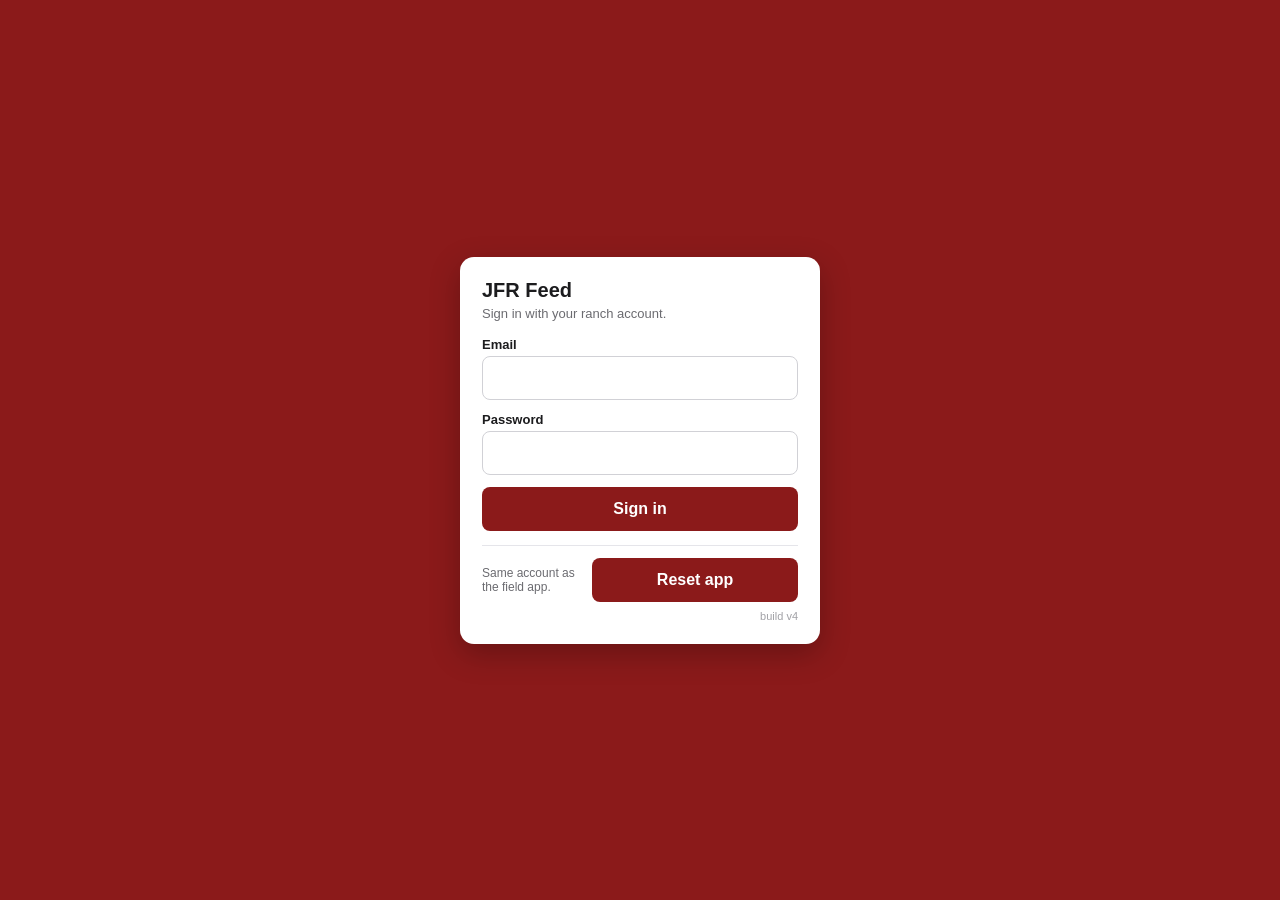
==== commit 37b79f41: "Feed truck: intake off estimated weight, weather, bunk trend matrix Expected dry-matter intake becom" ====
--- a/feed-app/index.html
+++ b/feed-app/index.html
@@ -11,7 +11,7 @@
     <link rel="icon" href="icon.svg" type="image/svg+xml">
     <link rel="apple-touch-icon" href="apple-touch-icon.png">
     <title>JFR Feed</title>
-    <link rel="stylesheet" href="styles.css?v=v3">
+    <link rel="stylesheet" href="styles.css?v=v4">
 </head>
 <body>
 
@@ -20,7 +20,7 @@
      showing a page of dead buttons. -->
 <script>
 (function () {
-    var BUILD = 'v3';
+    var BUILD = 'v4';
     window.__FEED_BUILD = BUILD;
     function report(msg) {
         var box = document.getElementById('bootError');
@@ -290,7 +290,7 @@
 <div id="toast" class="toast"></div>
 
 <script src="supabase.min.js?v=2.46.1"></script>
-<script src="planner.js?v=v3"></script>
-<script src="app.js?v=v3"></script>
+<script src="planner.js?v=v4"></script>
+<script src="app.js?v=v4"></script>
 </body>
 </html>
--- a/feed-app/styles.css
+++ b/feed-app/styles.css
@@ -137,14 +137,33 @@
 .dmi-fill { height: 100%; background: var(--amber); }
 .dmi-fill.at { background: var(--green); }
 .dmi-txt { font-size: 12px; color: var(--muted); margin-top: 4px; }
+.bunk-one .facts { display: flex; gap: 14px; flex-wrap: wrap; font-size: 13px; color: var(--muted); margin: -6px 0 6px; }
+.bunk-one .facts b { color: var(--text); }
+.score-words { display: flex; gap: 6px; margin-top: 4px; }
+.score-words span { flex: 1; text-align: center; font-size: 10px; color: var(--muted); line-height: 1.1; }
+.quick { display: flex; gap: 4px; margin-bottom: 8px; }
+.quick button { flex: 1; height: 40px; border-radius: 8px; border: 1px solid var(--border); background: #fff; font-size: 13px; font-weight: 700; color: var(--text); padding: 0; }
+.quick button:disabled { opacity: .4; }
+.flags { display: flex; gap: 6px; flex-wrap: wrap; }
+.flag { display: inline-flex; align-items: center; gap: 6px; padding: 8px 12px; border: 1px solid var(--border); border-radius: 999px; font-size: 14px; background: #fff; }
+.flag.on { background: #fff4e5; border-color: var(--amber); }
+.flag input { width: auto; margin: 0; }
+.bunk-one .note { margin-top: 8px; font-size: 15px; padding: 9px 10px; }
+table.trend { width: 100%; border-collapse: collapse; font-size: 13px; font-variant-numeric: tabular-nums; }
+table.trend th { text-align: left; font-size: 11px; color: var(--muted); font-weight: 700; padding: 4px 6px; border-bottom: 1px solid #e5e5ea; }
+table.trend td { padding: 6px; border-bottom: 1px solid #f0f0f0; }
+table.trend th.num, table.trend td.num { text-align: right; }
+table.trend tr.clean td { background: #f3f9ee; }
+table.trend tr.today td { font-weight: 700; }
+table.trend td.wx { white-space: nowrap; font-size: 12px; }
 .side-head { margin-bottom: 6px; }
 .side-list { background: var(--card); border: 1px solid #e5e5ea; border-radius: 12px; overflow: hidden; }
-.side-item { display: flex; align-items: center; gap: 8px; padding: 10px 10px; border-bottom: 1px solid #f0f0f0; font-size: 14px; }
+.side-item { display: flex; flex-wrap: wrap; align-items: center; gap: 4px 8px; padding: 10px 10px; border-bottom: 1px solid #f0f0f0; font-size: 14px; }
 .side-item:last-child { border-bottom: 0; }
 .side-item.cur { background: #fff4e5; }
 .side-item .n { width: 22px; color: var(--muted); font-size: 12px; font-weight: 700; }
-.side-item .nm { flex: 1; font-weight: 600; }
-.side-item .st { font-size: 12px; color: var(--muted); }
+.side-item .nm { flex: 1 1 auto; min-width: 0; font-weight: 600; }
+.side-item .st { flex: 0 0 100%; padding-left: 30px; font-size: 12px; color: var(--muted); }
 .side-item .st.done { color: var(--green); font-weight: 700; }
 .side-item .drag { cursor: grab; touch-action: none; user-select: none; -webkit-user-select: none; color: var(--muted); font-size: 18px; padding: 0 4px; }
 .side-list.locked .drag { opacity: .25; }
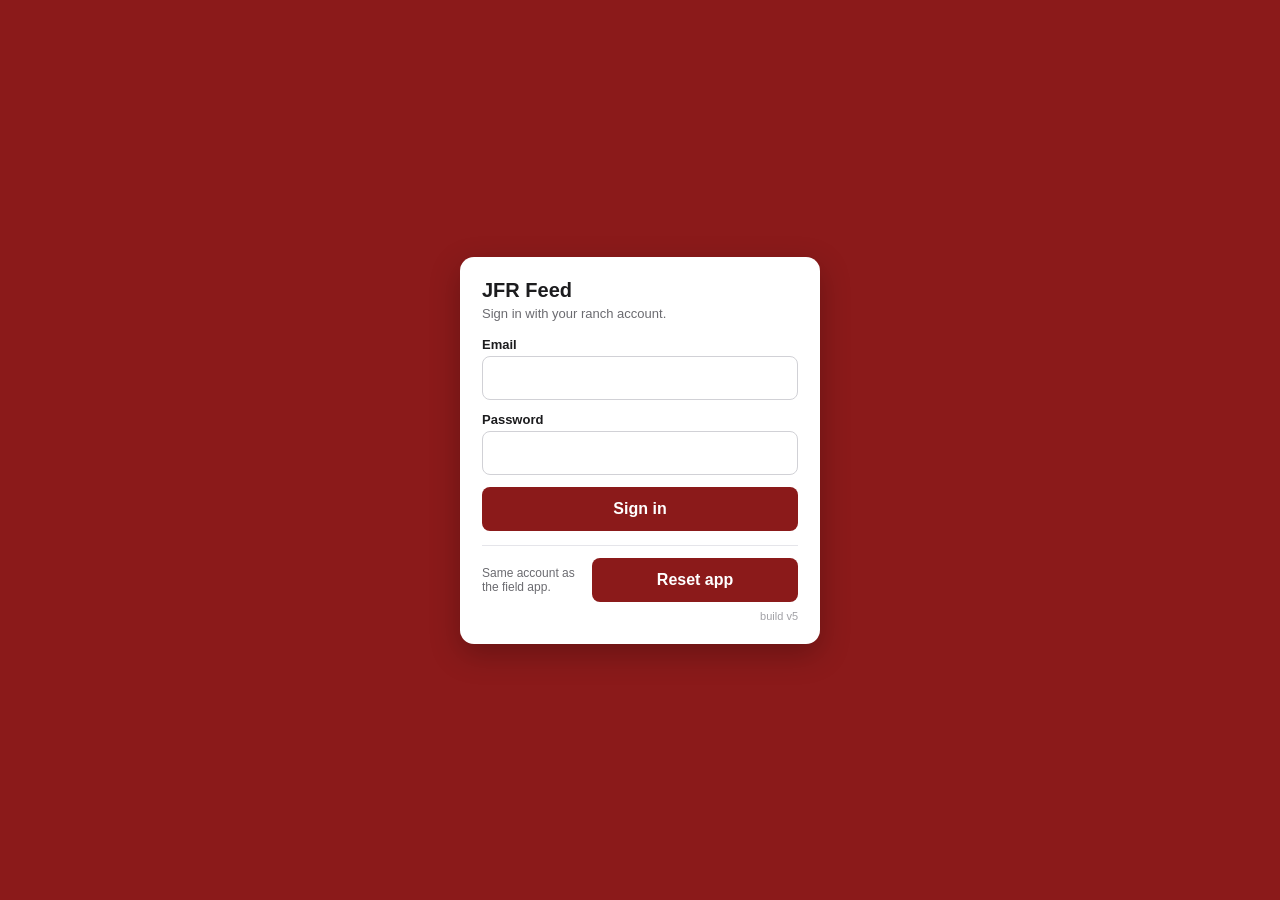
==== commit 6f4b4dc9: "Bunk cuts become percentages: score 2 -10%, score 3 -25% John: "I want to cut percentages, 3 usually" ====
--- a/feed-app/index.html
+++ b/feed-app/index.html
@@ -11,7 +11,7 @@
     <link rel="icon" href="icon.svg" type="image/svg+xml">
     <link rel="apple-touch-icon" href="apple-touch-icon.png">
     <title>JFR Feed</title>
-    <link rel="stylesheet" href="styles.css?v=v4">
+    <link rel="stylesheet" href="styles.css?v=v5">
 </head>
 <body>
 
@@ -20,7 +20,7 @@
      showing a page of dead buttons. -->
 <script>
 (function () {
-    var BUILD = 'v4';
+    var BUILD = 'v5';
     window.__FEED_BUILD = BUILD;
     function report(msg) {
         var box = document.getElementById('bootError');
@@ -290,7 +290,7 @@
 <div id="toast" class="toast"></div>
 
 <script src="supabase.min.js?v=2.46.1"></script>
-<script src="planner.js?v=v4"></script>
-<script src="app.js?v=v4"></script>
+<script src="planner.js?v=v5"></script>
+<script src="app.js?v=v5"></script>
 </body>
 </html>
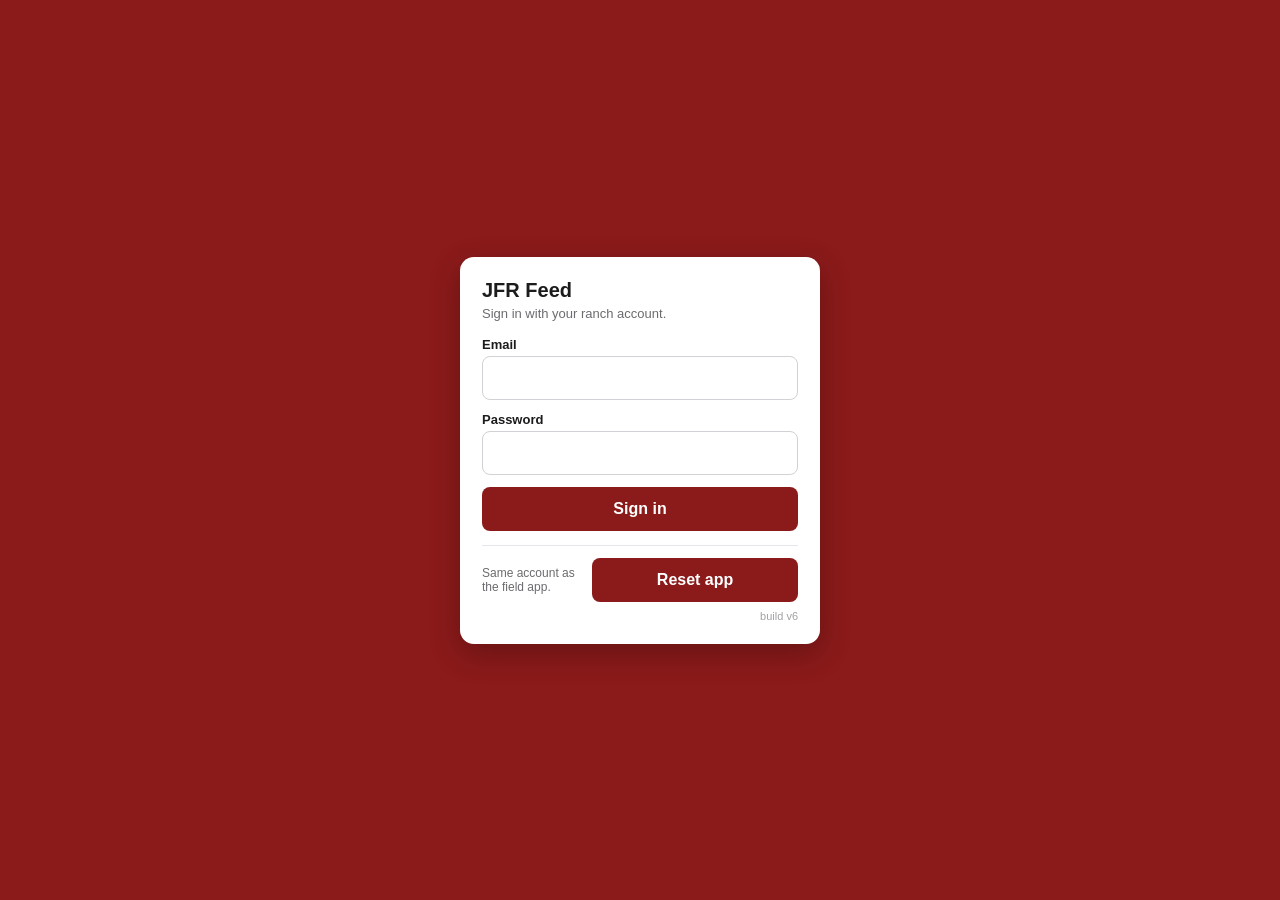
==== commit 4e7b1273: "Bulk feeders: call, mix, deliver by allocation (D25) No scale on the grain cart, so the mixer is the" ====
--- a/feed-app/index.html
+++ b/feed-app/index.html
@@ -11,7 +11,7 @@
     <link rel="icon" href="icon.svg" type="image/svg+xml">
     <link rel="apple-touch-icon" href="apple-touch-icon.png">
     <title>JFR Feed</title>
-    <link rel="stylesheet" href="styles.css?v=v5">
+    <link rel="stylesheet" href="styles.css?v=v6">
 </head>
 <body>
 
@@ -20,7 +20,7 @@
      showing a page of dead buttons. -->
 <script>
 (function () {
-    var BUILD = 'v5';
+    var BUILD = 'v6';
     window.__FEED_BUILD = BUILD;
     function report(msg) {
         var box = document.getElementById('bootError');
@@ -290,7 +290,7 @@
 <div id="toast" class="toast"></div>
 
 <script src="supabase.min.js?v=2.46.1"></script>
-<script src="planner.js?v=v5"></script>
-<script src="app.js?v=v5"></script>
+<script src="planner.js?v=v6"></script>
+<script src="app.js?v=v6"></script>
 </body>
 </html>
--- a/feed-app/styles.css
+++ b/feed-app/styles.css
@@ -293,3 +293,14 @@
 .toast.show { opacity: 1; transform: translateX(-50%) translateY(0); }
 .toast.error { background: var(--danger); }
 .toast.ok { background: var(--green); }
+
+/* ---- bulk feeders on Plan (D25) ---- */
+.feeder { display: flex; align-items: center; gap: 10px; padding: 10px 4px; border-bottom: 1px solid #f0f0f0; flex-wrap: wrap; }
+.feeder:last-child { border-bottom: 0; }
+.feeder .fd-main { flex: 1; min-width: 0; display: flex; flex-direction: column; }
+.feeder .fd-main .small { margin-top: 2px; }
+.feeder .fd-lb { min-width: 92px; text-align: center; padding: 10px 12px; border: 1px solid var(--border); border-radius: 10px;
+    font-size: 17px; font-weight: 700; color: var(--muted); background: #fff; }
+.feeder.on .fd-lb { background: var(--green); border-color: var(--green); color: #fff; }
+.feeder .fd-warn { flex: 0 0 100%; font-size: 12px; color: #b3121f; }
+.fd-save { display: flex; align-items: center; justify-content: space-between; gap: 8px; padding: 6px 0 10px; }
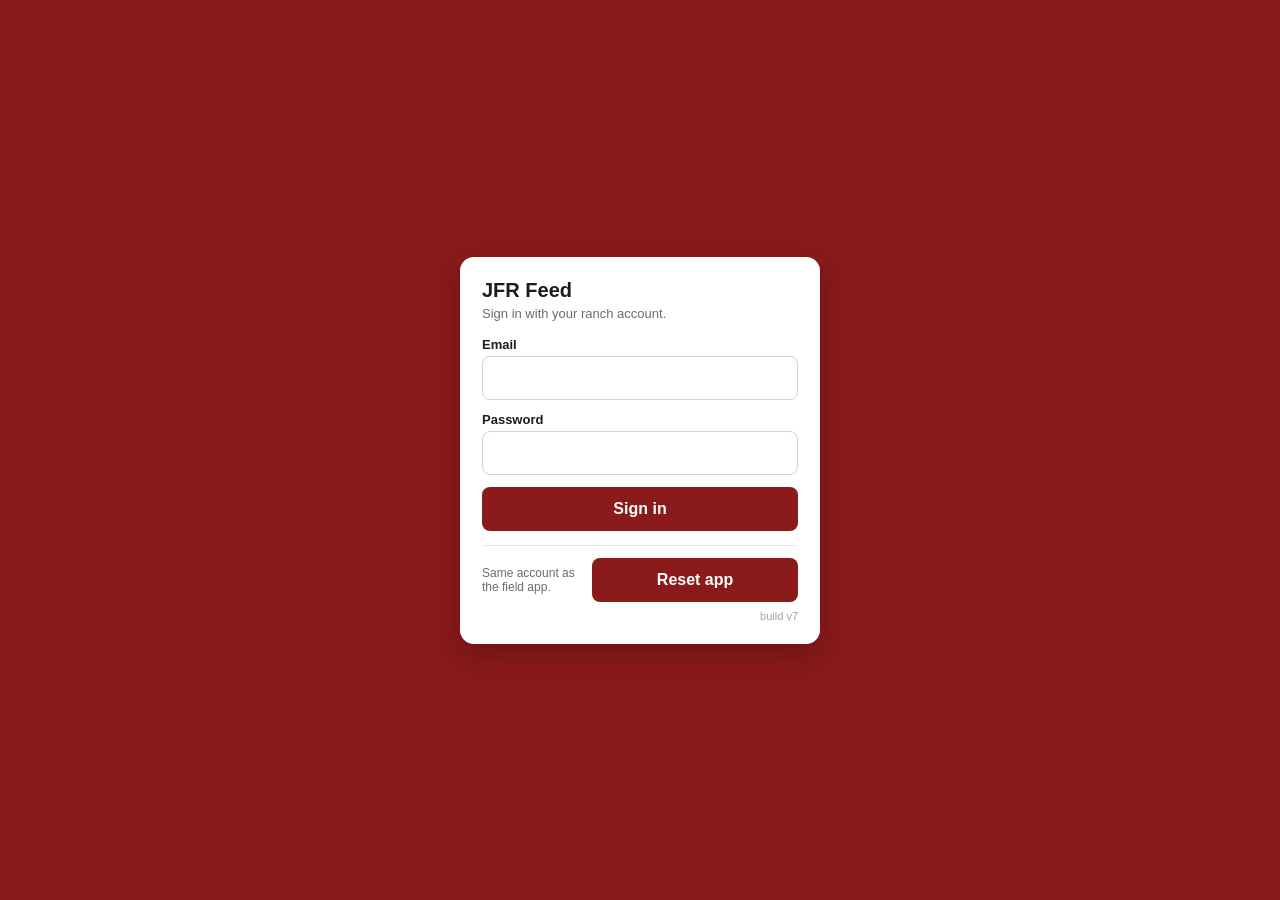
==== commit 6df6c3a5: "Feed placed before the cattle: name the lot, charge it on arrival (D26) Filling a trap ahead of a ne" ====
--- a/feed-app/index.html
+++ b/feed-app/index.html
@@ -11,7 +11,7 @@
     <link rel="icon" href="icon.svg" type="image/svg+xml">
     <link rel="apple-touch-icon" href="apple-touch-icon.png">
     <title>JFR Feed</title>
-    <link rel="stylesheet" href="styles.css?v=v6">
+    <link rel="stylesheet" href="styles.css?v=v7">
 </head>
 <body>
 
@@ -20,7 +20,7 @@
      showing a page of dead buttons. -->
 <script>
 (function () {
-    var BUILD = 'v6';
+    var BUILD = 'v7';
     window.__FEED_BUILD = BUILD;
     function report(msg) {
         var box = document.getElementById('bootError');
@@ -253,6 +253,7 @@
                 <div class="krow"><span class="k">Signed in</span><span class="v" id="moreUser">—</span></div>
                 <div class="krow"><span class="k">Truck</span><span class="v"><select id="moreTruck" class="inline-select"></select></span></div>
                 <div class="krow"><span class="k">Scale</span><span class="v" id="moreScale">—</span></div>
+                <div class="krow"><span class="k">Next pasture after a score</span><span class="v"><label class="switch"><input type="checkbox" id="moreAdvance"><span></span></label></span></div>
                 <div class="krow"><span class="k">Simulated scale</span><span class="v"><label class="switch"><input type="checkbox" id="moreSim"><span></span></label></span></div>
                 <div class="krow"><span class="k">Data pulled</span><span class="v" id="morePulled">—</span></div>
                 <div class="krow"><span class="k">Waiting to sync</span><span class="v" id="moreQueue">—</span></div>
@@ -290,7 +291,7 @@
 <div id="toast" class="toast"></div>
 
 <script src="supabase.min.js?v=2.46.1"></script>
-<script src="planner.js?v=v6"></script>
-<script src="app.js?v=v6"></script>
+<script src="planner.js?v=v7"></script>
+<script src="app.js?v=v7"></script>
 </body>
 </html>
--- a/feed-app/styles.css
+++ b/feed-app/styles.css
@@ -304,3 +304,4 @@
 .feeder.on .fd-lb { background: var(--green); border-color: var(--green); color: #fff; }
 .feeder .fd-warn { flex: 0 0 100%; font-size: 12px; color: #b3121f; }
 .fd-save { display: flex; align-items: center; justify-content: space-between; gap: 8px; padding: 6px 0 10px; }
+.feeder .fd-trap { flex: 0 0 100%; font-size: 12px; color: #8a4b00; background: #fff4e5; border-radius: 6px; padding: 4px 8px; }
